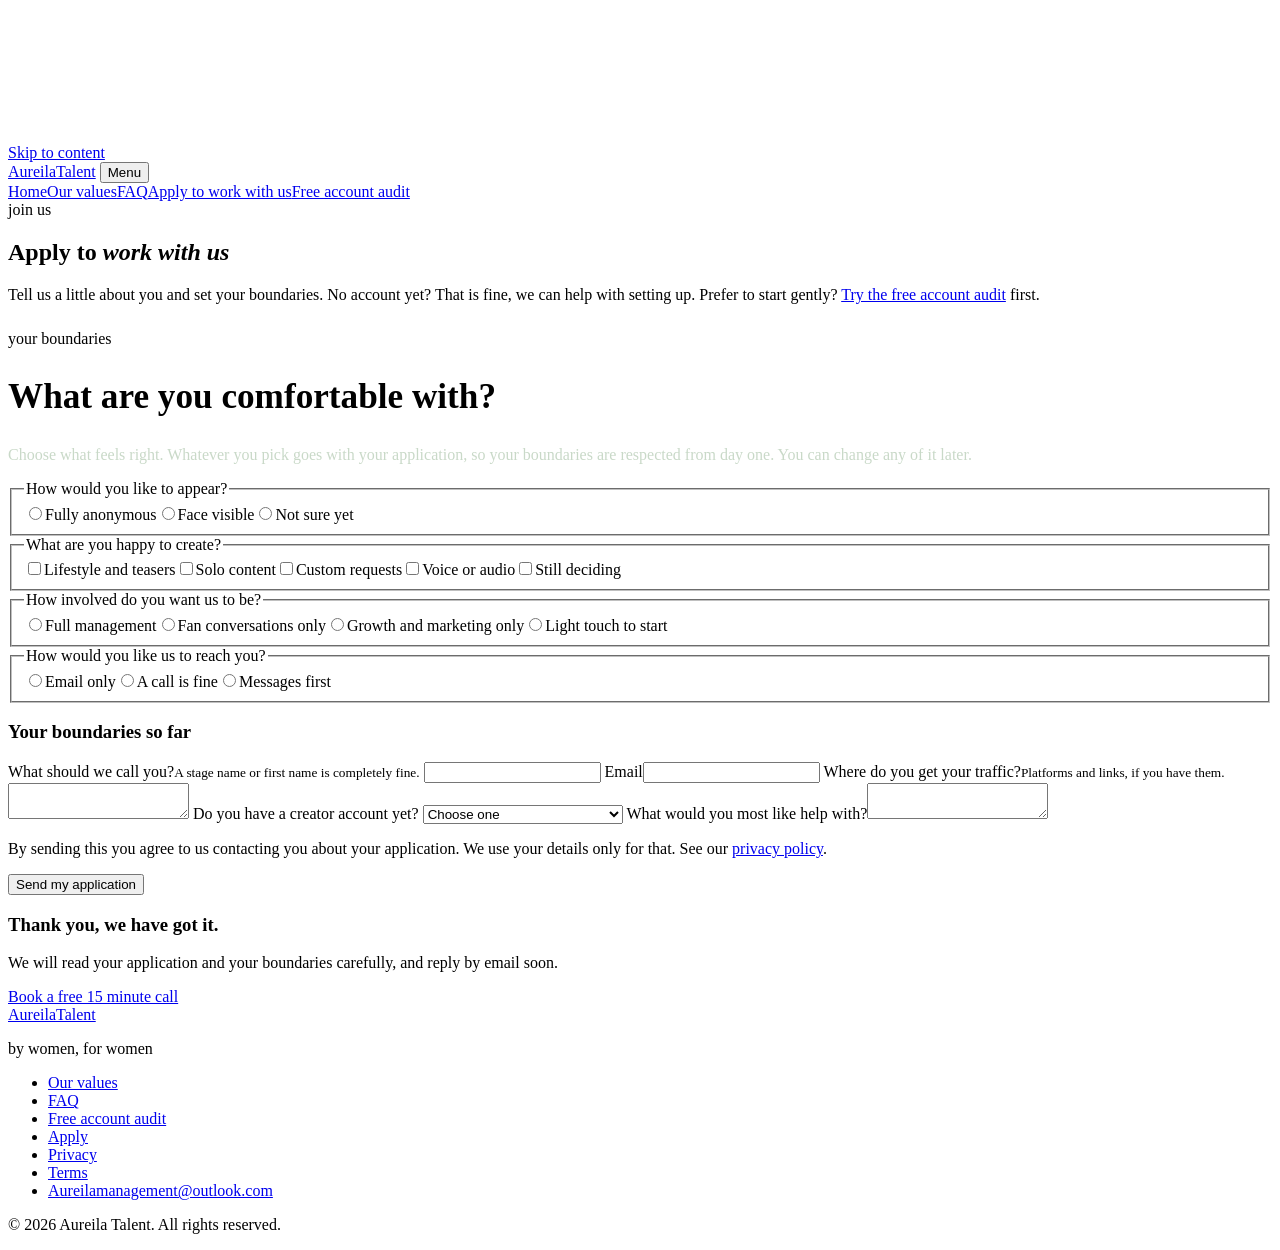
==== apply.html @ 1fe059c1 "Add files via upload" ====
<!doctype html>
<html lang="en-GB">
<head>
<meta charset="utf-8">
<meta name="viewport" content="width=device-width,initial-scale=1">
<title>Apply to work with us | Aureila Talent</title>
<meta name="description" content="Apply to work with Aureila Talent. Set your boundaries and tell us about you.">
<meta name="theme-color" content="#0a080b">
<link rel="icon" href="data:image/svg+xml,%3Csvg xmlns='http://www.w3.org/2000/svg' viewBox='0 0 32 32'%3E%3Cpath fill='%23ee86c4' d='M16 1l3.5 11.5L31 16l-11.5 3.5L16 31l-3.5-11.5L1 16l11.5-3.5z'/%3E%3C/svg%3E">
<link rel="preconnect" href="https://fonts.googleapis.com">
<link rel="preconnect" href="https://fonts.gstatic.com" crossorigin>
<link href="https://fonts.googleapis.com/css2?family=Alex+Brush&family=Bodoni+Moda:ital,wght@0,500;0,600;0,700;1,500&family=Cormorant+Garamond:ital,wght@1,500&family=Work+Sans:wght@400;500;600&display=swap" rel="stylesheet">
<link rel="stylesheet" href="css/style.css">
</head>
<body>
<a class="skip" href="#main">Skip to content</a>
<canvas id="stars" aria-hidden="true"></canvas>
<header class="site-header">
  <div class="wrap bar">
    <a class="brand" href="index.html" aria-label="Aureila Talent, home"><span class="b1">Aureila</span><span class="b2">Talent</span></a>
    <button class="nav-toggle" aria-expanded="false" aria-controls="nav">Menu</button>
    <nav class="nav" id="nav" aria-label="Main"><a href="index.html">Home</a><a href="values.html">Our values</a><a href="faq.html">FAQ</a><a href="apply.html" class="btn btn-ghost small">Apply to work with us</a><a href="audit.html" class="btn btn-primary small">Free account audit</a></nav>
  </div>
</header>
<main id="main">

<section class="page-hero">
  <div class="narrow reveal">
    <span class="kicker">join us</span>
    <h1>Apply to <em>work with us</em></h1>
    <p class="lead">Tell us a little about you and set your boundaries. No account yet? That is fine, we can help with setting up. Prefer to start gently? <a href="audit.html">Try the free account audit</a> first.</p>
  </div>
</section>
<section style="padding-top:10px">
  <div class="narrow">
    <form class="form" id="apply-form" data-form data-subject="Application to work with Aureila" data-thanks="apply-thanks">
      <input type="hidden" name="form_type" value="Application">
      <input type="hidden" name="boundaries" id="b-value">
      
<div class="picker" id="picker">
  <span class="kicker">your boundaries</span>
  <h2 style="font-size:clamp(1.6rem,3.4vw,2.2rem)">What are you comfortable with?</h2>
  <p style="color:#c9d9c8">Choose what feels right. Whatever you pick goes with your application, so your boundaries are respected from day one. You can change any of it later.</p>
  <fieldset data-label="Visibility"><legend>How would you like to appear?</legend><div class="chips"><label class="chip"><input type="radio" name="chip_vis" value="Fully anonymous"><span>Fully anonymous</span></label><label class="chip"><input type="radio" name="chip_vis" value="Face visible"><span>Face visible</span></label><label class="chip"><input type="radio" name="chip_vis" value="Not sure yet"><span>Not sure yet</span></label></div></fieldset>
  <fieldset data-label="Content comfort"><legend>What are you happy to create?</legend><div class="chips"><label class="chip"><input type="checkbox" name="chip_content" value="Lifestyle and teasers"><span>Lifestyle and teasers</span></label><label class="chip"><input type="checkbox" name="chip_content" value="Solo content"><span>Solo content</span></label><label class="chip"><input type="checkbox" name="chip_content" value="Custom requests"><span>Custom requests</span></label><label class="chip"><input type="checkbox" name="chip_content" value="Voice or audio"><span>Voice or audio</span></label><label class="chip"><input type="checkbox" name="chip_content" value="Still deciding"><span>Still deciding</span></label></div></fieldset>
  <fieldset data-label="Involvement"><legend>How involved do you want us to be?</legend><div class="chips"><label class="chip"><input type="radio" name="chip_inv" value="Full management"><span>Full management</span></label><label class="chip"><input type="radio" name="chip_inv" value="Fan conversations only"><span>Fan conversations only</span></label><label class="chip"><input type="radio" name="chip_inv" value="Growth and marketing only"><span>Growth and marketing only</span></label><label class="chip"><input type="radio" name="chip_inv" value="Light touch to start"><span>Light touch to start</span></label></div></fieldset>
  <fieldset data-label="Contact preference"><legend>How would you like us to reach you?</legend><div class="chips"><label class="chip"><input type="radio" name="chip_contact" value="Email only"><span>Email only</span></label><label class="chip"><input type="radio" name="chip_contact" value="A call is fine"><span>A call is fine</span></label><label class="chip"><input type="radio" name="chip_contact" value="Messages first"><span>Messages first</span></label></div></fieldset>
  <div class="summary" aria-live="polite">
    <h3>Your boundaries so far</h3>
    <ul id="b-list"></ul>
  </div>
</div>

      <label class="f">What should we call you?<small>A stage name or first name is completely fine.</small>
        <input type="text" name="name" required autocomplete="off"></label>
      <label class="f">Email<input type="email" name="email" required autocomplete="email"></label>
      <label class="f">Where do you get your traffic?<small>Platforms and links, if you have them.</small>
        <textarea name="platforms"></textarea></label>
      <label class="f">Do you have a creator account yet?
        <select name="has_account"><option value="">Choose one</option><option>Yes, it is live</option><option>Not yet, I need help setting up</option></select></label>
      <label class="f">What would you most like help with?<textarea name="help"></textarea></label>
      <p class="consent">By sending this you agree to us contacting you about your application. We use your details only for that. See our <a href="privacy.html">privacy policy</a>.</p>
      <p class="form-msg" role="status"></p>
      <button class="btn btn-primary" type="submit">Send my application</button>
    </form>
    <div id="apply-thanks" class="thanks hidden">
      <h3>Thank you, we have got it.</h3>
      <p>We will read your application and your boundaries carefully, and reply by email soon.</p>
      <a class="btn btn-primary" data-call href="#">Book a free 15 minute call</a>
    </div>
  </div>
</section>

</main>
<footer class="site-footer">
  <div class="wrap">
    <div class="foot">
      <div>
        <a class="brand" href="index.html"><span class="b1">Aureila</span><span class="b2">Talent</span></a>
        <p class="slogan">by women, for women</p>
      </div>
      <ul>
        <li><a href="values.html">Our values</a></li>
        <li><a href="faq.html">FAQ</a></li>
        <li><a href="audit.html">Free account audit</a></li>
        <li><a href="apply.html">Apply</a></li>
        <li><a href="privacy.html">Privacy</a></li>
        <li><a href="terms.html">Terms</a></li>
        <li><a href="mailto:Aureilamanagement@outlook.com">Aureilamanagement@outlook.com</a></li>
      </ul>
    </div>
    <p class="fine">&copy; <span data-year>2026</span> Aureila Talent. All rights reserved.</p>
  </div>
</footer>
<script src="js/config.js"></script>
<script src="js/main.js"></script>
</body>
</html>
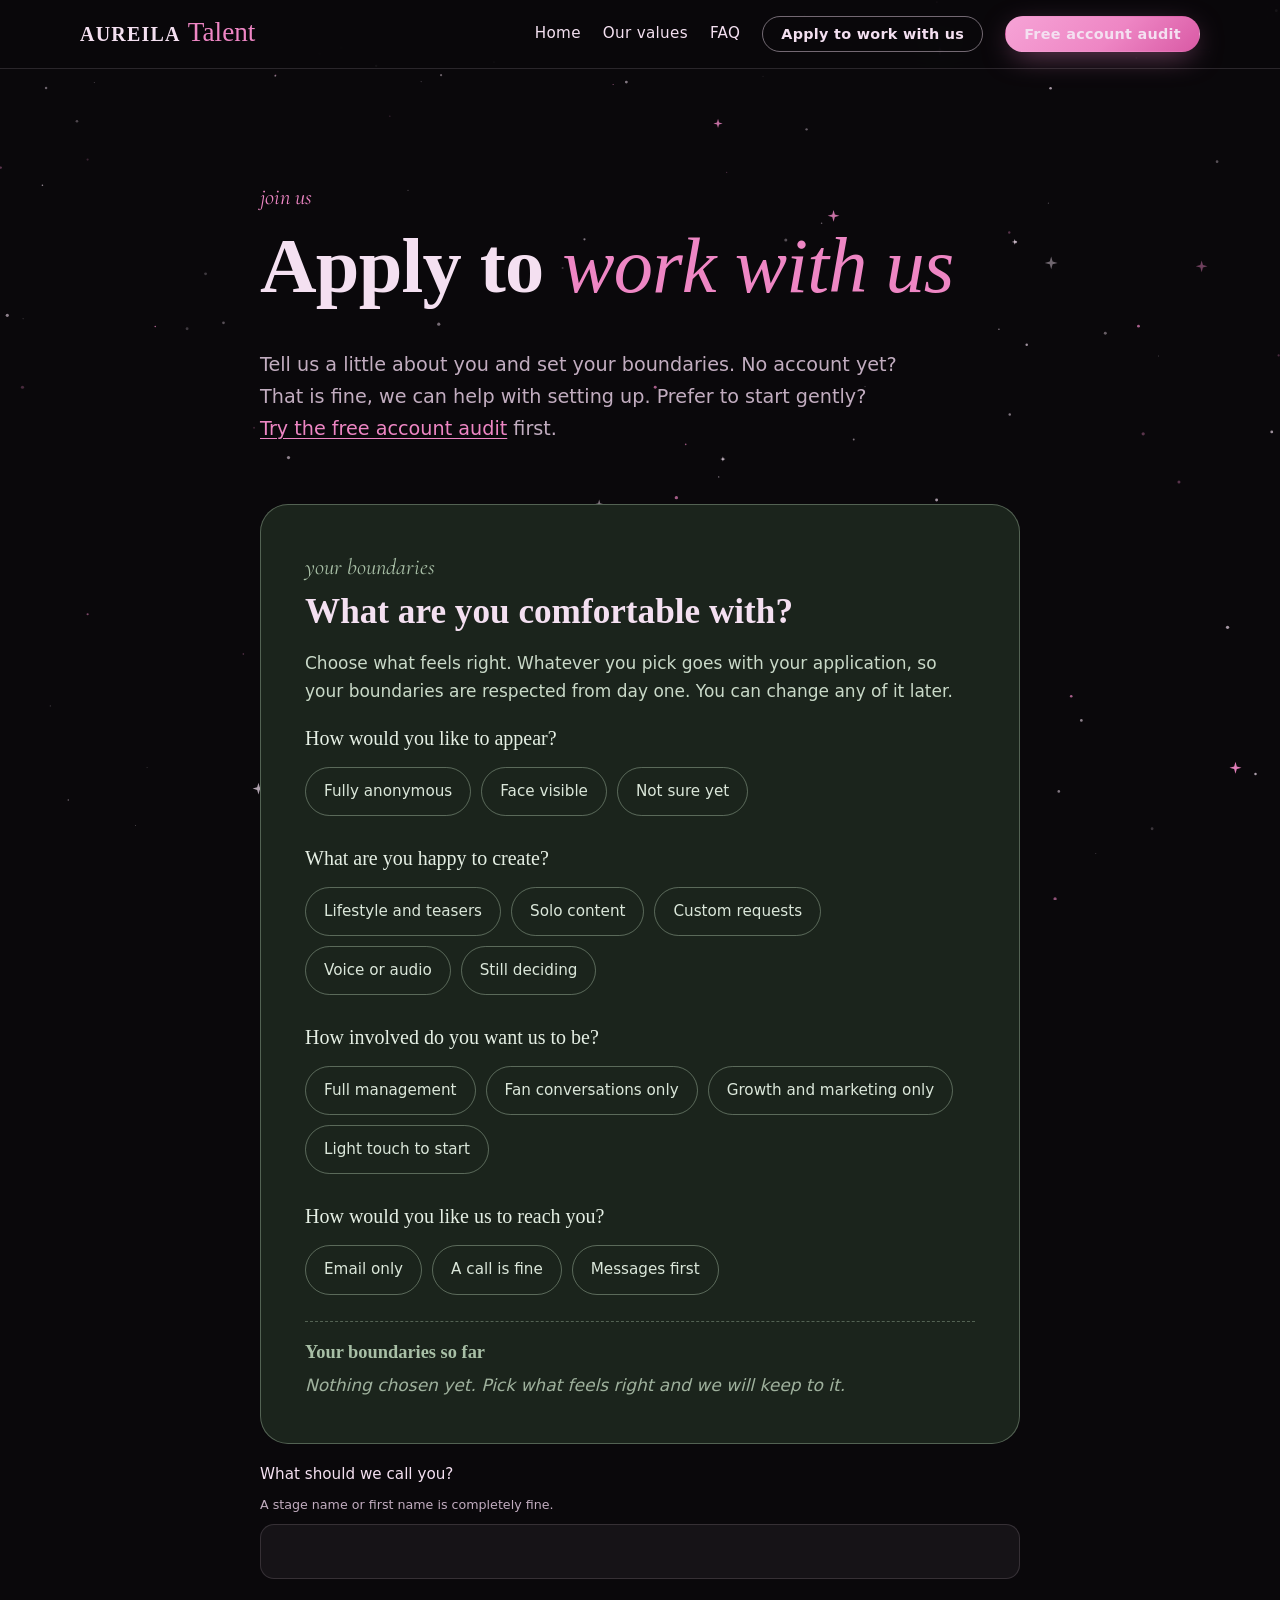
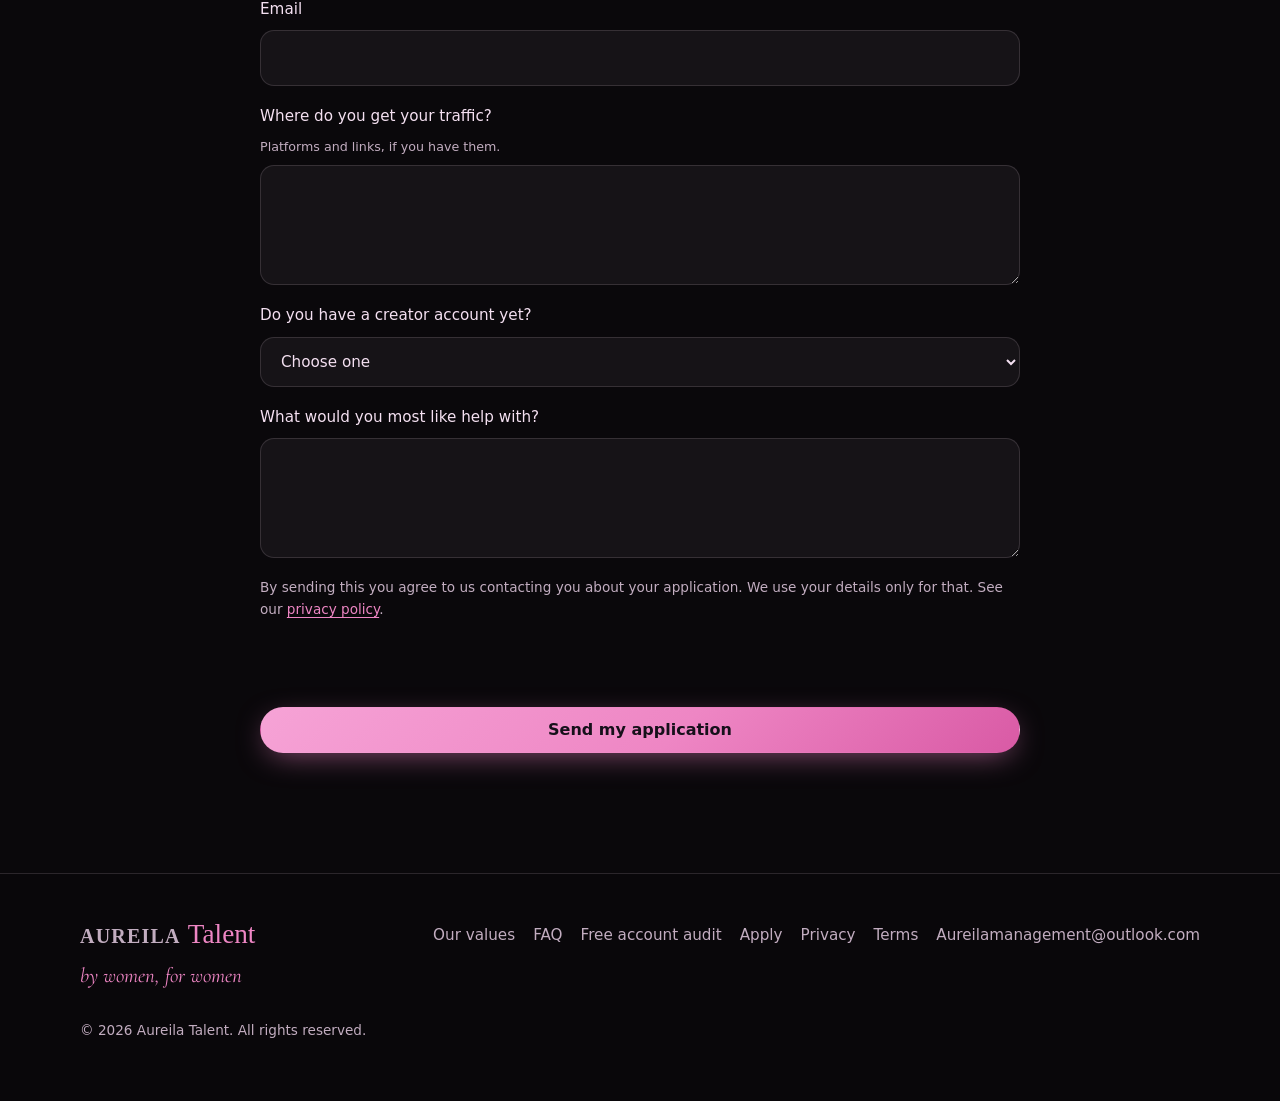
==== commit 1a999637: "Add files via upload" ====
--- a/apply.html
+++ b/apply.html
@@ -10,7 +10,7 @@
 <link rel="preconnect" href="https://fonts.googleapis.com">
 <link rel="preconnect" href="https://fonts.gstatic.com" crossorigin>
 <link href="https://fonts.googleapis.com/css2?family=Alex+Brush&family=Bodoni+Moda:ital,wght@0,500;0,600;0,700;1,500&family=Cormorant+Garamond:ital,wght@1,500&family=Work+Sans:wght@400;500;600&display=swap" rel="stylesheet">
-<link rel="stylesheet" href="css/style.css">
+<link rel="stylesheet" href="style.css">
 </head>
 <body>
 <a class="skip" href="#main">Skip to content</a>
@@ -92,7 +92,7 @@
     <p class="fine">&copy; <span data-year>2026</span> Aureila Talent. All rights reserved.</p>
   </div>
 </footer>
-<script src="js/config.js"></script>
-<script src="js/main.js"></script>
+<script src="config.js"></script>
+<script src="main.js"></script>
 </body>
 </html>
--- a/style.css
+++ b/style.css
@@ -0,0 +1,212 @@
+:root{
+  --black:#0a080b;--ink:#130f15;--card:#1a141c;
+  --pink:#f4e0f1;--rose:#ee86c4;--rose-deep:#d95aa5;--plum:#2a2238;
+  --sage:#a8bfa6;--sage-ink:#1c261c;--sage-bg:#1b241c;
+  --muted:#c2adc0;--line:rgba(244,224,241,.14);
+  --serif:'Bodoni Moda',Georgia,serif;
+  --sans:'Work Sans',system-ui,sans-serif;
+  --script:'Alex Brush','Snell Roundhand',cursive;
+  --ital:'Cormorant Garamond',Georgia,serif;
+  --r:22px;
+}
+*{box-sizing:border-box}
+html{scroll-behavior:smooth}
+body{margin:0;background:var(--black);color:var(--pink);font:400 17px/1.65 var(--sans);-webkit-font-smoothing:antialiased;overflow-x:hidden}
+img,svg{max-width:100%}
+a{color:var(--rose);text-decoration-thickness:1px;text-underline-offset:3px}
+a:hover{color:var(--pink)}
+#stars{position:fixed;inset:0;z-index:0;pointer-events:none}
+.skip{position:absolute;left:-999px;top:0;background:var(--rose);color:var(--black);padding:10px 16px;z-index:100}
+.skip:focus{left:10px;top:10px}
+header,main,footer{position:relative;z-index:1}
+.wrap{width:min(1120px,100% - 40px);margin-inline:auto}
+.narrow{width:min(760px,100% - 40px);margin-inline:auto}
+
+/* brand lockup */
+.brand{display:inline-flex;align-items:baseline;gap:.45rem;text-decoration:none;color:var(--pink)}
+.brand .b1{font-family:var(--serif);font-weight:700;letter-spacing:.06em;font-size:1.25rem;text-transform:uppercase}
+.brand .b2{font-family:var(--script);font-size:1.7rem;color:var(--rose);line-height:1}
+.lockup{display:inline-flex;flex-direction:column;align-items:center;color:var(--plum)}
+.lockup .b1{font-family:var(--serif);font-weight:700;text-transform:uppercase;letter-spacing:.02em;font-size:clamp(2.6rem,9vw,5.6rem);line-height:1}
+.lockup .b2{font-family:var(--script);font-size:clamp(3rem,10vw,6.2rem);line-height:.8;margin-top:-.28em;color:#14101a;text-shadow:2px 3px 0 rgba(42,34,56,.18)}
+.lockup .tag{font-family:var(--ital);font-style:italic;font-size:clamp(1.2rem,3vw,1.7rem);margin-top:.6rem;color:#14101a}
+.lockup .sp{position:absolute;width:26px;height:26px;fill:var(--plum)}
+
+/* header */
+.site-header{position:sticky;top:0;z-index:50;background:rgba(10,8,11,.78);backdrop-filter:blur(14px);-webkit-backdrop-filter:blur(14px);border-bottom:1px solid var(--line)}
+.bar{display:flex;align-items:center;justify-content:space-between;height:68px;gap:16px}
+.nav{display:flex;align-items:center;gap:22px}
+.nav a{color:var(--pink);text-decoration:none;font-size:.95rem;letter-spacing:.02em}
+.nav a:hover,.nav a[aria-current="page"]{color:var(--rose)}
+.nav .btn{font-size:.9rem}
+.nav-toggle{display:none;background:none;border:1px solid var(--line);color:var(--pink);border-radius:12px;padding:8px 12px;font:inherit;cursor:pointer}
+
+/* buttons */
+.btn{display:inline-flex;align-items:center;justify-content:center;gap:.5rem;padding:14px 26px;border-radius:999px;font:600 1rem/1 var(--sans);text-decoration:none;border:1.5px solid transparent;cursor:pointer;transition:transform .2s,box-shadow .2s,background .2s,color .2s}
+.btn-primary{background:linear-gradient(135deg,#f6a3d6,var(--rose) 55%,var(--rose-deep));color:#16101a;box-shadow:0 8px 30px -8px rgba(238,134,196,.6)}
+.btn-primary:hover{transform:translateY(-2px);color:#16101a;box-shadow:0 12px 36px -8px rgba(238,134,196,.8)}
+.btn-ghost{border-color:rgba(244,224,241,.45);color:var(--pink);background:transparent}
+.btn-ghost:hover{background:var(--pink);color:var(--black)}
+.btn.small{padding:10px 18px;font-size:.9rem}
+.btn:focus-visible,a:focus-visible,summary:focus-visible,button:focus-visible,input:focus-visible,select:focus-visible,textarea:focus-visible{outline:2px solid var(--pink);outline-offset:3px}
+
+/* type */
+h1,h2,h3{font-family:var(--serif);font-weight:600;line-height:1.12;margin:0 0 .5em}
+h1{font-size:clamp(2.5rem,6.6vw,4.9rem);letter-spacing:-.01em}
+h2{font-size:clamp(1.9rem,4.2vw,3rem)}
+h3{font-size:1.3rem}
+h1 em,h2 em{font-style:italic;color:var(--rose);font-weight:500}
+p{margin:0 0 1em}
+.kicker{font-family:var(--ital);font-style:italic;font-size:1.4rem;color:var(--rose);margin-bottom:.4rem;display:block}
+.lead{font-size:1.2rem;color:var(--muted);max-width:640px}
+.center{text-align:center}
+.center .lead{margin-inline:auto}
+
+/* sections */
+section{padding:clamp(64px,10vw,120px) 0}
+.hero{padding-top:clamp(70px,12vw,150px);padding-bottom:clamp(60px,9vw,110px)}
+.hero .cta{display:flex;flex-wrap:wrap;gap:14px;margin-top:2rem}
+.page-hero{padding:clamp(60px,9vw,110px) 0 30px}
+.grid{display:grid;gap:22px}
+.g3{grid-template-columns:repeat(auto-fit,minmax(290px,1fr))}
+.card{background:linear-gradient(160deg,rgba(26,20,28,.92),rgba(19,15,21,.92));border:1px solid var(--line);border-radius:var(--r);padding:30px;transition:transform .3s,border-color .3s}
+.card:hover{transform:translateY(-4px);border-color:rgba(238,134,196,.5)}
+.card .ico{width:30px;height:30px;fill:var(--rose);margin-bottom:14px}
+.card p{color:var(--muted);margin:0}
+
+/* pink panel */
+.panel-pink{background:var(--pink);color:var(--plum);text-align:center;position:relative;overflow:hidden}
+.panel-pink .inner{position:relative;display:flex;flex-direction:column;align-items:center;gap:1.4rem}
+.panel-pink p{max-width:620px;font-size:1.15rem;color:#3b3048;margin:0}
+.panel-pink .sp{position:absolute;fill:var(--plum);opacity:.85}
+
+/* steps */
+.steps{counter-reset:s;display:grid;gap:18px;grid-template-columns:repeat(auto-fit,minmax(240px,1fr));margin-top:2.4rem}
+.step{position:relative;padding:28px 26px;border-left:1px solid var(--line)}
+.step::before{counter-increment:s;content:counter(s);font-family:var(--serif);font-size:3.4rem;color:var(--rose);display:block;line-height:1;margin-bottom:10px;font-style:italic}
+.step p{color:var(--muted);margin:0}
+
+/* trust (sage only here and on the boundaries picker) */
+.trust{background:var(--sage-bg);border-block:1px solid rgba(168,191,166,.35)}
+.trust h2 em{color:var(--sage)}
+.trust .kicker{color:var(--sage)}
+.trust ul{list-style:none;padding:0;margin:1.6rem 0 0;display:grid;gap:14px}
+.trust li{display:flex;gap:14px;align-items:flex-start;color:#dbe7da}
+.trust li svg{flex:none;width:22px;height:22px;fill:var(--sage);margin-top:4px}
+
+/* cta banner */
+.banner{text-align:center}
+.banner .cta{justify-content:center;display:flex;flex-wrap:wrap;gap:14px;margin-top:1.8rem}
+
+/* constellation */
+.constellation{list-style:none;margin:2rem 0 0;padding:0;position:relative}
+.node{position:relative;padding:0 0 34px 74px;opacity:.25;transform:translateY(14px);transition:opacity .7s,transform .7s}
+.node.in{opacity:1;transform:none}
+.node::before{content:"";position:absolute;left:24px;top:52px;bottom:-4px;width:2px;background:linear-gradient(var(--rose),rgba(238,134,196,.1));transform-origin:top;transform:scaleY(0);transition:transform .9s .2s}
+.node.in::before{transform:scaleY(1)}
+.node:last-child::before{display:none}
+.node-head{all:unset;cursor:pointer;display:flex;align-items:center;gap:14px;position:relative}
+.node-head:focus-visible{outline:2px solid var(--pink);outline-offset:6px;border-radius:10px}
+.node-head .star{position:absolute;left:-74px;width:50px;height:50px;fill:var(--rose);filter:drop-shadow(0 0 10px rgba(238,134,196,.7));transition:transform .5s}
+.node.open .star{transform:rotate(90deg) scale(1.15)}
+.node-head h3{margin:0;font-size:1.55rem}
+.node-body{max-height:0;overflow:hidden;transition:max-height .5s}
+.node.open .node-body{max-height:300px}
+.node-body p{color:var(--muted);margin:.7rem 0 0;max-width:620px}
+
+/* faq */
+.faq details{border-bottom:1px solid var(--line);padding:6px 0}
+.faq summary{list-style:none;cursor:pointer;display:flex;justify-content:space-between;align-items:center;gap:18px;padding:20px 0;font-family:var(--serif);font-size:1.3rem}
+.faq summary::-webkit-details-marker{display:none}
+.faq summary svg{flex:none;width:20px;height:20px;fill:var(--rose);transition:transform .4s}
+.faq details[open] summary svg{transform:rotate(135deg) scale(1.2)}
+.faq details p{color:var(--muted);padding:0 0 22px;margin:0;max-width:640px;animation:fade .5s}
+@keyframes fade{from{opacity:0;transform:translateY(-6px)}to{opacity:1;transform:none}}
+
+/* quiz */
+.quiz{background:linear-gradient(160deg,rgba(26,20,28,.95),rgba(19,15,21,.95));border:1px solid var(--line);border-radius:28px;padding:clamp(24px,5vw,48px)}
+.progress{height:4px;background:var(--line);border-radius:4px;overflow:hidden;margin-bottom:26px}
+.progress i{display:block;height:100%;background:linear-gradient(90deg,var(--rose),var(--pink));width:0;transition:width .5s}
+.q-count{font-family:var(--ital);font-style:italic;color:var(--rose);font-size:1.2rem}
+.quiz h2{font-size:clamp(1.6rem,3.6vw,2.3rem);margin:.2rem 0 1.4rem}
+.opts{display:grid;gap:12px;grid-template-columns:repeat(auto-fit,minmax(220px,1fr))}
+.opt{all:unset;cursor:pointer;box-sizing:border-box;padding:16px 20px;border:1.5px solid var(--line);border-radius:16px;transition:all .25s;background:rgba(244,224,241,.03)}
+.opt:hover,.opt:focus-visible{border-color:var(--rose);background:rgba(238,134,196,.1);transform:translateY(-2px)}
+.opt:focus-visible{outline:2px solid var(--pink)}
+.back{background:none;border:0;color:var(--muted);cursor:pointer;margin-top:22px;font:inherit;padding:0}
+.back:hover{color:var(--pink)}
+.result-box{background:rgba(238,134,196,.08);border:1px solid rgba(238,134,196,.35);border-radius:18px;padding:22px 24px;margin:0 0 28px}
+.result-box h3{color:var(--rose);margin-bottom:.4em}
+.result-box p{margin:0;color:var(--pink)}
+.hidden{display:none!important}
+
+/* forms */
+.form{display:grid;gap:18px}
+label.f{display:grid;gap:8px;font-weight:500;font-size:.95rem}
+label.f small{color:var(--muted);font-weight:400}
+input[type=text],input[type=email],input[type=url],select,textarea{width:100%;background:rgba(244,224,241,.05);border:1.5px solid var(--line);color:var(--pink);border-radius:14px;padding:14px 16px;font:inherit}
+select option{color:#111}
+textarea{min-height:120px;resize:vertical}
+input:focus,select:focus,textarea:focus{border-color:var(--rose);outline:none}
+.form-msg{min-height:1.4em;font-size:.95rem}
+.form-msg.err{color:#ffb4c8}
+.thanks{text-align:center;padding:30px 10px}
+.thanks h3{font-size:1.9rem;color:var(--rose)}
+.consent{font-size:.85rem;color:var(--muted)}
+
+/* boundaries picker (sage) */
+.picker{background:var(--sage-bg);border:1px solid rgba(168,191,166,.4);border-radius:28px;padding:clamp(24px,5vw,44px)}
+.picker .kicker{color:var(--sage)}
+.picker fieldset{border:0;padding:0;margin:0 0 26px}
+.picker legend{font-family:var(--serif);font-size:1.25rem;margin-bottom:12px;color:#e5efe4;padding:0}
+.chips{display:flex;flex-wrap:wrap;gap:10px}
+.chip{position:relative}
+.chip input{position:absolute;opacity:0;inset:0;cursor:pointer}
+.chip span{display:inline-block;padding:11px 18px;border:1.5px solid rgba(168,191,166,.45);border-radius:999px;color:#dbe7da;transition:all .25s;font-size:.95rem}
+.chip input:hover+span{border-color:var(--sage)}
+.chip input:focus-visible+span{outline:2px solid var(--pink);outline-offset:3px}
+.chip input:checked+span{background:var(--sage);color:var(--sage-ink);border-color:var(--sage);font-weight:600}
+.summary{border-top:1px dashed rgba(168,191,166,.4);padding-top:20px}
+.summary h3{color:var(--sage);font-size:1.15rem}
+.summary ul{margin:.4rem 0 0;padding-left:1.2rem;color:#dbe7da}
+.summary .none{color:#9fb19d;font-style:italic;list-style:none;margin-left:-1.2rem}
+
+/* legal */
+.legal h2{font-size:1.6rem;margin-top:2.2rem}
+.legal p,.legal li{color:var(--muted)}
+.legal ul{padding-left:1.2rem}
+
+/* footer */
+.site-footer{border-top:1px solid var(--line);padding:46px 0;background:rgba(10,8,11,.85)}
+.foot{display:flex;flex-wrap:wrap;gap:30px;justify-content:space-between;align-items:flex-start}
+.foot ul{list-style:none;padding:0;margin:0;display:flex;flex-wrap:wrap;gap:18px}
+.foot a{color:var(--muted);text-decoration:none;font-size:.95rem}
+.foot a:hover{color:var(--rose)}
+.fine{color:var(--muted);font-size:.85rem;margin-top:26px}
+.slogan{font-family:var(--ital);font-style:italic;font-size:1.3rem;color:var(--rose);margin:.4rem 0 0}
+
+/* reveal */
+.reveal{opacity:0;transform:translateY(22px);transition:opacity .8s,transform .8s}
+.reveal.in{opacity:1;transform:none}
+
+@media (max-width:820px){
+  .nav-toggle{display:block}
+  .nav{position:absolute;top:68px;left:0;right:0;flex-direction:column;align-items:stretch;gap:0;background:rgba(10,8,11,.97);border-bottom:1px solid var(--line);padding:10px 20px 20px;display:none}
+  .nav.open{display:flex}
+  .nav a{padding:14px 0;border-bottom:1px solid var(--line)}
+  .nav .btn{margin-top:12px;border-bottom:0}
+}
+@media (max-width:520px){
+  .node{padding-left:62px}
+  .node-head .star{left:-62px;width:42px;height:42px}
+  .node::before{left:20px;top:44px}
+}
+@media (prefers-reduced-motion:reduce){
+  html{scroll-behavior:auto}
+  *,*::before,*::after{animation:none!important;transition:none!important}
+  .reveal,.node{opacity:1;transform:none}
+  .node::before{transform:none}
+}
+
+/* real logo on the pink panels */
+.logo-img{display:block;width:min(560px,86%);height:auto;margin:0 auto}
